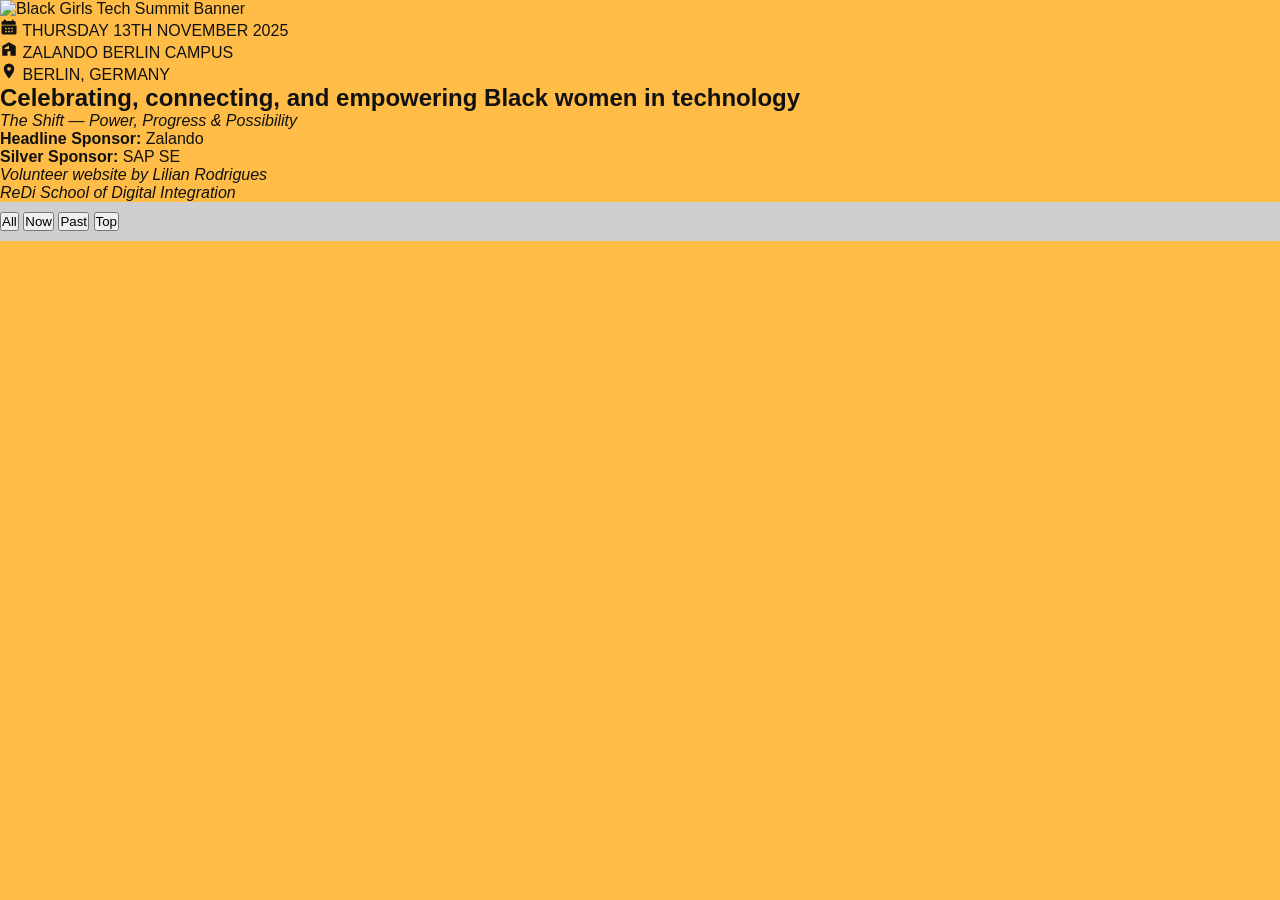
==== touring.html @ 21f2a2b6 "Add initial HTML structure for event schedule" ====
<!DOCTYPE html>
<html lang="en">
<head>
  <meta charset="utf-8" />
  <meta name="viewport" content="width=device-width, initial-scale=1" />
  <title>Black Girls Tech Summit 2025 — Live Schedule</title>
  <meta name="theme-color" content="#f4f4ec" />
  <link rel="stylesheet" href="style.css" />
  <link rel="preload" href="fonts/homevideo.ttf" as="font" type="font/ttf" crossorigin>
  <link rel="preload" href="fonts/homevideobold.ttf" as="font" type="font/ttf" crossorigin>
</head>
<body>
  <!-- Header -->
  <header class="header">
    <img src="images/header.png" alt="Black Girls Tech Summit Banner" class="header-img">
  </header>

  <!-- Hero Block -->
  <section class="hero">
    <div class="hero-block">
      <div class="hero-line">
        <svg viewBox="0 0 24 24" width="18" height="18" fill="currentColor" class="hero-icon">
          <path d="M7 2a1 1 0 0 1 1 1v1h8V3a1 1 0 1 1 2 0v1h1a2 2 0 0 1 2 2v3H2V6a2 2 0 0 1 2-2h1V3a1 1 0 1 1 2 0v1zM2 10h20v10a2 2 0 0 1-2 2H4a2 2 0 0 1-2-2V10zm5 3v2h2v-2H7zm0 4v2h2v-2H7zm4-4v2h2v-2h-2zm0 4v2h2v-2h-2zm4-4v2h2v-2h-2zm0 4v2h2v-2h-2z"/>
        </svg>
        <span>THURSDAY 13TH NOVEMBER 2025</span>
      </div>
      <div class="hero-line">
        <svg viewBox="0 0 24 24" width="18" height="18" fill="currentColor" class="hero-icon">
          <path d="M3 21V8l9-5 9 5v13h-7v-6H10v6H3zm9-13.74L6 10.5V12h6V7.26zM8 14h2v2H8v-2z"/>
        </svg>
        <span>ZALANDO BERLIN CAMPUS</span>
      </div>
      <div class="hero-line">
        <svg viewBox="0 0 24 24" width="18" height="18" fill="currentColor" class="hero-icon">
          <path d="M12 2a7 7 0 0 1 7 7c0 5.25-7 13-7 13S5 14.25 5 9a7 7 0 0 1 7-7zm0 9.5a2.5 2.5 0 1 0 0-5 2.5 2.5 0 0 0 0 5z"/>
        </svg>
        <span>BERLIN, GERMANY</span>
      </div>
      <h2 class="hero-subtitle">Celebrating, connecting, and empowering Black women in technology</h2>
      <div class="hero-meta">
        <i>The Shift — Power, Progress &amp; Possibility</i><br>
        <strong>Headline Sponsor:</strong> Zalando<br><strong>Silver Sponsor:</strong> SAP SE <br>
        <i>Volunteer website by Lilian Rodrigues </i><br>
          <i>ReDi School of Digital Integration </i>
      </div>
    </div>
  </section>

  <!-- Live Banner -->
  <div id="liveBanner" class="live-banner" aria-live="polite"></div>

  <!-- Schedule -->
  <main id="schedule" class="schedule"></main>

  <!-- Bottom Nav -->
  <nav class="bottom-nav">
    <button id="showAll" class="btn-main">All</button>
    <button id="showCurrent" class="btn-alt">Now</button>
    <button id="showPast" class="btn-alt">Past</button>
    <button id="scrollTop" class="btn-alt">Top</button>
  </nav>

  <script src="main.js"></script>
</body>
</html>
---- style.css ----
/* Design tokens */
:root {
  --yellow: #FFBD47;
  --cream: #f4f0e9;
  --gray: #CFCFCF;
  --text: #111;
  --white: #fff;
  --muted: #ddd;
}

/* Basic Reset */
* {
  margin: 0;
  padding: 0;
  box-sizing: border-box;
}

html, body {
  font-family: Arial, sans-serif;
  background-color: var(--yellow);
  color: var(--text);
  scroll-behavior: smooth;
}

/* Generic link behaviour */
a {
  transition: color 0.2s ease, background-color 0.2s ease, opacity 0.2s ease;
  text-underline-offset: 2px;
}
a:focus-visible {
  outline: 2px solid currentColor;
  outline-offset: 2px;
}

/* ---------- TOPBAR ---------- */
.topbar {
  position: sticky;
  top: 0;
  z-index: 1000;
  background: var(--yellow);
  height: 56px;
  display: flex;
  align-items: center;
  justify-content: center;
  padding-right: 50px; /* space for burger */
}

/* SOCIAL ICONS */
.social-icons {
  display: flex;
  justify-content: center;
  align-items: center;
  gap: 8px;
  margin: 0;
  padding: 0;
  flex-wrap: nowrap;
  position: relative;
  z-index: 1000; /* below burger but clickable */
}
.social-icons a {
  display: inline-flex;
  align-items: center;
  justify-content: center;
  width: 40px;
  height: 40px;
  font-size: 1.4rem;
  color: var(--text);
  text-decoration: none;
  border-radius: 50%;
}
.social-icons a:hover {
  color: var(--white);
  background: #00000015;
}
@media (max-width: 480px) {
  .social-icons {
    gap: 3px;
  }
  .social-icons a {
    width: 36px;
    height: 36px;
    font-size: 1.2rem;
  }
}

/* BURGER MENU */
.burger {
  display: none;
  position: absolute;
  right: 12px;
  top: 50%;
  transform: translateY(-50%);
  font-size: 2rem;
  padding: 10px;
  line-height: 1;
  cursor: pointer;
  z-index: 3000; /* above icons */
}
#menu-toggle {
  display: none;
}
@media (max-width: 768px) {
  .burger {
    display: block;
  }
}

/* NAVBAR — desktop default */
nav {
  background-color: var(--gray);
  padding: 10px 0;
  position: sticky;
  top: 0;
  z-index: 1000;
}

.navbar-nav {
  display: flex; /* visible on desktop */
  justify-content: center;
  list-style: none;
  gap: 15px;
}

nav .navbar-nav a,
#tour a {
  color: black;
  text-decoration: none;
  font-weight: bold;
}

nav .navbar-nav a:hover,
#tour a:hover {
  color: var(--muted);
  text-decoration: underline;
}

/* NAVBAR — mobile override */
@media (max-width: 768px) {
  .navbar-nav {
    display: none;
    flex-direction: column;
    align-items: flex-end;
    text-align: right;
    background: var(--yellow);
    position: absolute;
    top: 56px;
    right: 0;
    width: 33%;
    min-width: 220px;
    z-index: 1500;
    padding: 10px;
    border-left: 1px solid #00000010;
    border-bottom: 1px solid #00000010;
    list-style: none;
  }

  /* Menu open rule */
  #menu-toggle:checked + .topbar + nav .navbar-nav {
    display: flex;
  }

  nav .navbar-nav a {
    padding: 8px 10px;
    width: 100%;
  }
}

/* HERO */
#billboard {
  background-color: var(--cream);
  text-align: center;
  padding: 5em 0;
}
.hero-logo,
.hero-image {
  width: 100%;
  max-width: 975px;
  height: auto;
  margin-bottom: 10px;
}

/* SECTIONS */
.section {
  padding: 80px 20px;
}
.section h2 {
  font-size: 2rem;
  text-align: center;
  margin-bottom: 20px;
}
.section p {
  max-width: 975px;
  margin: 0 auto 30px;
  text-align: justify;
}

#bio {
  background-color: var(--yellow);
}

#music {
  background-color: var(--cream);
}

#ep {
  background-color: var(--cream);
}

#live {
  background-color: var(--yellow);
}

#tour {
  background-color: var(--cream);
}

/* ---------- MUSIC EMBED ---------- */
.music-embed {
  width: 100%;
  display: flex;
  justify-content: center;
}

.bandcamp-player iframe {
  display: block;
  width: min(700px, 100%);
  height: 350px; 
  border: 0;
}

.bc-wrap {
  max-width: 700px;
  margin: 0 auto;
}

.bc-frame {
  position: relative;
  width: 100%;
  height: 280px; 
}

.bc-frame iframe {
  position: absolute;
  inset: 0;
  width: 100%;
  height: 100%;
  border: 0;
}

/* Links inside MUSIC */
#music a {
  color: var(--yellow);
}
#music a:hover {
  color: var(--muted);
  text-decoration: underline;
}

#bio a,
#live a,
footer a {
  color: var(--white);
}
#bio a:hover,
#live a:hover,
footer a:hover {
  color: var(--muted);
  text-decoration: underline;
}

/* LIVE SECTION */
.live-section {
  background-color: var(--yellow);
  padding: 80px 20px;
}

.live-section h2 {
  font-size: 2rem;
  text-align: left;
  max-width: 975px;
  margin: 0 auto 20px;
  padding: 0 20px;
}

.live-wrapper {
  display: flex;
  flex-wrap: wrap;
  gap: 30px;

  max-width: 975px;
  margin: 0 auto;
  padding: 0 20px;

  justify-content: flex-start;
  align-items: flex-start;
}

.live-images.portrait-stack {
  flex: 1 1 40%;
  max-width: 350px;
  display: flex;
  flex-direction: column;
  gap: 20px;
}
.live-images img {
  width: 100%;
  max-height: 480px;
  object-fit: cover;
  box-shadow: 0 4px 12px rgba(0, 0, 0, 0.1);
}
.live-text {
  flex: 1 1 55%;
  max-width: 600px;
  display: flex;
  flex-direction: column;
  gap: 20px;
}
.live-text p {
  text-align: justify;
}
.video-container {
  width: 100%;
  aspect-ratio: 16/9;
  position: relative;
}
.video-container iframe {
  position: absolute;
  inset: 0;
  width: 100%;
  height: 100%;
  border: 0;
}

/* Desktop slider */
.live-gallery-slider {
  position: relative;
  overflow: hidden;

  max-width: 975px;
  margin: 40px auto;
  padding: 0 20px;

  aspect-ratio: 4/3;
}
.slide-track {
  display: flex;
  height: 100%;
  transition: transform 0.5s ease;
}
.slide {
  flex-shrink: 0;
  width: 100%;
  padding: 0;
  display: flex;
  justify-content: center;
  align-items: center;
}
.slide img {
  max-width: 100%;
  max-height: 100%;
  object-fit: contain;
  border-radius: 4px;
  box-shadow: 0 4px 8px rgba(0, 0, 0, 0.1);
  transition: transform 0.2s ease;
}
.slide img:hover {
  transform: scale(1.02);
}
.slider-btn {
  position: absolute;
  top: 50%;
  transform: translateY(-50%);
  font-size: 2rem;
  background: rgba(0, 0, 0, 0.4);
  color: var(--white);
  border: none;
  cursor: pointer;
  padding: 10px;
  z-index: 100;
}
.slider-btn.prev {
  left: 10px;
}
.slider-btn.next {
  right: 10px;
}

/* Mobile layout */
.mobile-pic-06 {
  display: none;
  text-align: center;
}
.mobile-pic-06 img {
  max-width: 350px;
  width: 100%;
  height: 100%;
  object-fit: cover;
  aspect-ratio: 3/4;
  border-radius: 4px;
  margin: 20px auto;
  display: inline-block;
  box-shadow: 0 4px 8px rgba(0, 0, 0, 0.08);
}
.mobile-gallery-after {
  display: none;
  max-width: 700px;
  margin: 30px auto;
  padding: 0 10px;
}
.mobile-gallery-after img {
  width: 100%;
  object-fit: cover;
  aspect-ratio: 4/3;
  margin-bottom: 15px;
  border-radius: 4px;
  box-shadow: 0 4px 8px rgba(0, 0, 0, 0.08);
}
@media (max-width: 768px) {
  .live-gallery-slider {
    display: none;
  }
  .mobile-pic-06 {
    display: block;
  }
  .mobile-gallery-after {
    display: block;
  }
}

/* BANDSINTOWN */
.bandsintown-wrapper {
  max-width: 975px;
  margin: 40px auto;
  text-align: center;
}
.bandsintown-wrapper iframe,
.bandsintown-wrapper .bit-widget-initializer {
  width: 100%;
}

/* EP RELEASE */
.ep-release {
  max-width: 975px;
  margin: 0 auto;
  padding: 0 20px;
}

.ep-meta {
  margin: 0 0 20px;
  text-align: left;
}

/* EP links */
#ep a {
  color: var(--yellow);
}
#ep a:hover {
  color: var(--muted);
  text-decoration: underline;
}

/* EP cover */
.ep-cover-top {
  display: block;
  width: 100%;
  max-width: 400px;
  height: auto;
  margin: 20px auto 30px;
  border-radius: 4px;
  box-shadow: 0 4px 8px rgba(0, 0, 0, 0.12);
}

/* FOOTER */
footer {
  text-align: center;
  font-weight: bold;
  padding: 10px;
  font-size: 0.85rem;
  background-color: var(--yellow);
  color: #000;
  border-top: 1px solid #ddd;
}

/* BACK TO TOP */
.back-to-top {
  position: fixed;
  bottom: 20px;
  right: 15px;
  font-size: 2rem;
  color: var(--white);
  background: #222;
  padding: 10px 12px;
  border-radius: 50%;
  text-align: center;
  display: none; /* hidden until scrolled */
  z-index: 5000;
}
.back-to-top:hover {
  opacity: 0.85;
}

/* MOTION PREFERENCES */
@media (prefers-reduced-motion: reduce) {
  * {
    animation: none !important;
    transition: none !important;
  }
}
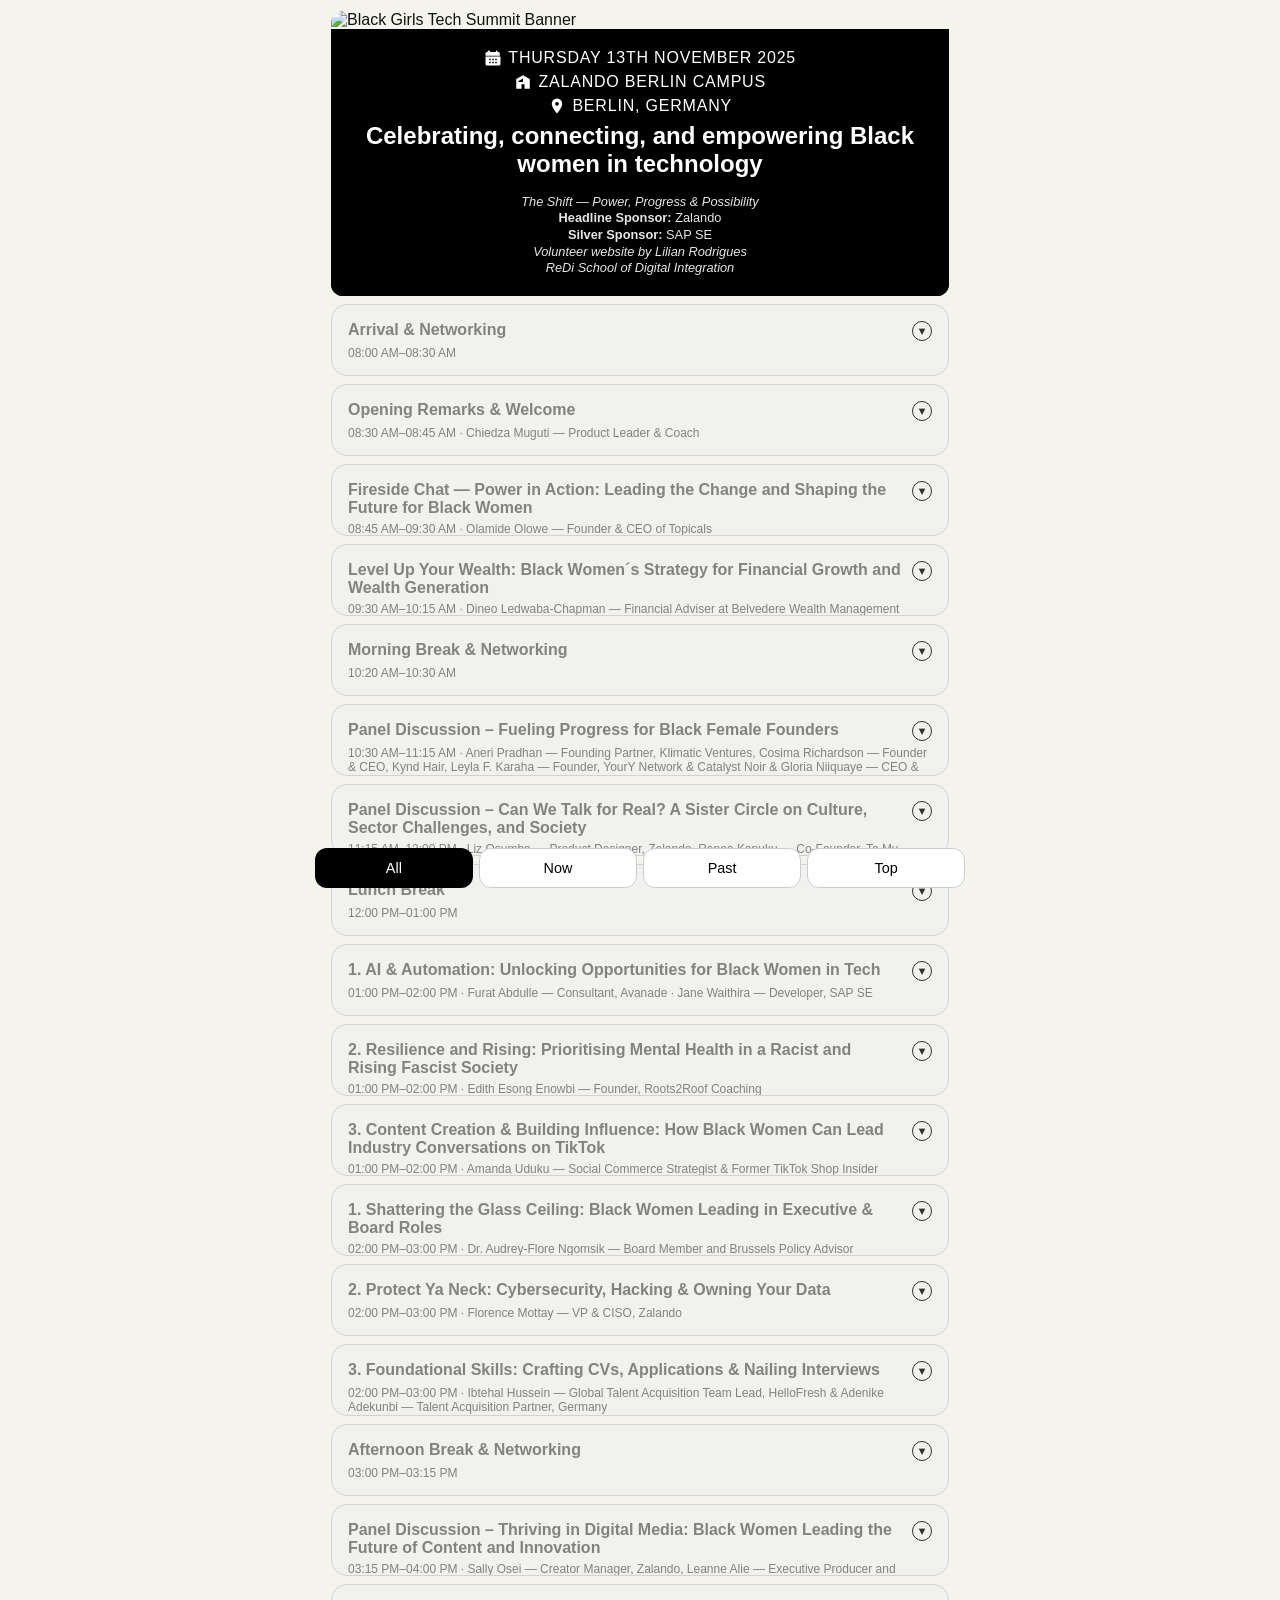
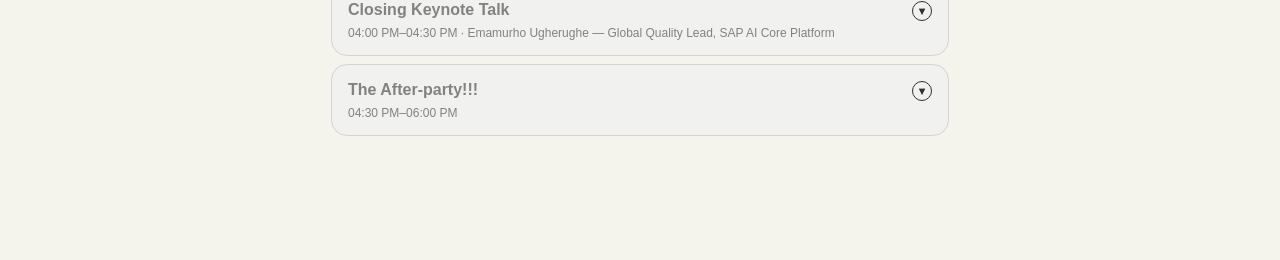
==== commit 7c541a4d: "Update touring.html" ====
--- a/touring.html
+++ b/touring.html
@@ -5,7 +5,7 @@
   <meta name="viewport" content="width=device-width, initial-scale=1" />
   <title>Black Girls Tech Summit 2025 — Live Schedule</title>
   <meta name="theme-color" content="#f4f4ec" />
-  <link rel="stylesheet" href="style.css" />
+  <link rel="stylesheet" href="touring.css" />
   <link rel="preload" href="fonts/homevideo.ttf" as="font" type="font/ttf" crossorigin>
   <link rel="preload" href="fonts/homevideobold.ttf" as="font" type="font/ttf" crossorigin>
 </head>
--- a/touring.css
+++ b/touring.css
@@ -0,0 +1,284 @@
+@font-face {
+  font-family: 'HomeVideo';
+  src: url('fonts/homevideo.ttf') format('truetype');
+  font-display: swap;
+}
+@font-face {
+  font-family: 'HomeVideoBold';
+  src: url('fonts/homevideobold.ttf') format('truetype');
+  font-weight: bold;
+  font-display: swap;
+}
+
+/* Base */
+* { box-sizing: border-box; margin: 0; padding: 0; }
+html, body { font-family: Arial, sans-serif; background: #f4f4ec; color: #111; }
+img { max-width: 100%; display: block; border-radius: 0.75rem; }
+body { padding-bottom: 88px; }
+
+/* Header */
+.header {
+  max-width: 650px;
+  margin: 0 auto;
+  padding: 3mm 1rem 0;
+}
+
+.header-img { 
+  width: 100%; 
+  height: auto; 
+  border-bottom: none;
+  margin-bottom: 0;
+  border-radius: 0.75rem 0.75rem 0 0;
+}
+
+/* Hero Block */
+.hero { 
+  max-width: 650px; 
+  margin: 0 auto; 
+  padding: 0 1rem; 
+  text-align: center; 
+}
+
+.hero-block {
+  position: relative;
+  background: #000;
+  color: #fff;
+  font-family: 'HomeVideo', Arial, sans-serif;
+  display: flex;
+  flex-direction: column;
+  align-items: center;
+  justify-content: center;
+  gap: 0.4rem;
+  padding: 1.2rem 1rem;
+  margin-top: 0;
+  border-radius: 0 0 0.75rem 0.75rem;
+  overflow: hidden;
+  isolation: isolate; 
+  z-index: 1;
+}
+
+.hero-block::before {
+  content: "";
+  position: absolute;
+  inset: 0;
+  background: #000;
+  z-index: -1 !important; 
+}
+
+.hero-line {
+  position: relative;
+  z-index: 1;
+  display: inline-flex;
+  align-items: center;
+  justify-content: center;
+  gap: 0.4rem;
+  font-size: 1rem;
+  letter-spacing: 0.05em;
+  color: #fff;
+  background: none !important;
+  border: none;
+  box-shadow: none;
+}
+
+.hero-line:last-child {
+  display: block !important;
+  width: 100%;
+  text-align: center;
+  font-family: 'HomeVideoBold', Arial, sans-serif;
+  font-size: 1.6rem;              
+  line-height: 1.25;
+  margin-top: 0.4rem;
+  color: #fff !important;
+  background: none !important;
+  border: none !important;
+  box-shadow: none !important;
+  -webkit-text-fill-color: #fff !important;
+  mix-blend-mode: normal !important;
+}
+
+.hero-line:last-child * {
+  background: transparent !important;
+  border: none !important;
+  box-shadow: none !important;
+  color: #fff !important;
+  -webkit-text-fill-color: #fff !important;
+}
+
+.hero-icon { color: #fff; }
+
+.hero-meta {
+  font-family: Arial, sans-serif;
+  font-size: 0.8rem;
+  line-height: 1.3;
+  color: #fff;
+  text-align: center;
+  margin-top: 0.6rem;
+  opacity: 0.9;
+}
+.hero-meta i { font-style: italic; }
+.hero-meta strong { font-weight: bold; }
+
+/* Live Banner */
+.live-banner { max-width: 650px; margin: 0.5rem auto 0; padding: 0 1rem; }
+.live-banner .box {
+  font-family: 'HomeVideo', Arial, sans-serif;
+  background: #000;
+  color: #fff;
+  text-align: left;
+  padding: 1rem;
+  font-size: 0.95rem;
+  border-radius: 1rem;
+  line-height: 1.4;
+}
+.live-banner .box span.upnext { color: #fff !important; }
+
+/* Schedule */
+.schedule {
+  max-width: 650px;
+  margin: 0.5rem auto 2.25rem;
+  padding: 0 1rem;
+  display: flex;
+  flex-direction: column;
+  gap: 0.5rem;
+}
+.session {
+  background: #fff;
+  border: 1px solid #ddd;
+  border-radius: 1rem;
+  padding: 1rem;
+  transition: background 0.2s ease, border-color 0.2s ease;
+  cursor: pointer;
+  position: relative;
+}
+.session:hover { background: #f9f9f9; }
+.session.current { border-color: #000; }
+.session h3 { font-family: 'HomeVideoBold', Arial, sans-serif; font-size: 1rem; margin: 0; }
+.session small { font-size: 0.75rem; color: #666; display: block; }
+.session .desc { margin-top: 0.5rem; font-size: 0.85rem; color: #333; text-align: justify; }
+
+/* LIVE tag */
+.live-tag {
+  background: #000;
+  color: #fff;
+  font-size: 0.65rem;
+  padding: 0.15rem 0.35rem;
+  border-radius: 0.5rem;
+  margin-left: 0.4rem;
+}
+
+/* Arrow toggle */
+.session-header {
+  display: flex;
+  justify-content: space-between;
+  align-items: flex-start; /* keep arrows top-aligned with text */
+  margin-bottom: 0.3rem;
+  gap: 0.5rem; /* keep spacing consistent */
+}
+
+.toggle-arrow {
+  flex-shrink: 0; /* prevent resizing */
+  background: none;
+  border: 1px solid #000;
+  border-radius: 50%;
+  width: 1.25rem;
+  height: 1.25rem;
+  font-size: 0.7rem;
+  cursor: pointer;
+  display: flex;
+  align-items: center;
+  justify-content: center;
+  transition: transform 0.2s ease, background 0.2s ease;
+  margin-left: 0.15rem; /* small horizontal offset */
+}
+
+.toggle-arrow:hover {
+  background: #000;
+  color: #fff;
+}
+.session.expanded .toggle-arrow {
+  transform: rotate(180deg);
+}
+
+/* Collapsible body */
+.session-body { display: none; margin-top: 0.5rem; }
+.session.expanded .session-body { display: block; }
+
+/* Past sessions */
+.session.past {
+  background: #f1f1f1;
+  color: #777;
+  opacity: 0.8;
+  border-color: #ccc;
+  overflow: hidden;
+  max-height: 4.5rem;
+  transition: all 0.4s ease;
+  cursor: pointer;
+}
+.session.past:hover { background: #eaeaea; }
+.session.past h3, .session.past small { color: #666; }
+.session.past:not(.expanded) .desc,
+.session.past:not(.expanded) .speaker-pic { display: none; }
+.session.past.expanded {
+  max-height: 1000px;
+  background: #f1f1f1;
+  color: #666;
+  opacity: 0.9;
+}
+.session.past.expanded .desc { display: block; color: #555; }
+.session.past.expanded .speaker-pic { display: block; filter: grayscale(100%) brightness(0.9); opacity: 0.85; }
+
+/* Speaker Image */
+.speaker-pic {
+  width: 100%;
+  max-width: 300px;
+  aspect-ratio: 3 / 4;
+  object-fit: cover;
+  border-radius: 0.75rem;
+  margin: 0.75rem auto;
+  display: block;
+  border: 1px solid #ccc;
+}
+#arrival .speaker-pic,
+#lunch .speaker-pic,
+#break1 .speaker-pic,
+#break2 .speaker-pic,
+#afterparty .speaker-pic {
+  aspect-ratio: 16 / 9;
+  width: 90%;
+  max-width: none;
+  margin: 0.75rem auto;
+  border-radius: 0.75rem;
+}
+@media (max-width: 480px) {
+  #lunch .speaker-pic,
+  #break1 .speaker-pic,
+  #break2 .speaker-pic,
+  #afterparty .speaker-pic { width: 95%; }
+}
+
+/* Bottom Nav */
+.bottom-nav {
+  position: fixed;
+  left: 50%;
+  bottom: 0.75rem;
+  transform: translateX(-50%);
+  width: min(650px, calc(100% - 2rem));
+  display: grid;
+  grid-template-columns: repeat(4, 1fr);
+  gap: 0.4rem;
+  z-index: 50;
+}
+.bottom-nav button {
+  padding: 0.7rem 0.6rem;
+  border-radius: 0.75rem;
+  font-size: 0.9rem;
+  cursor: pointer;
+}
+.btn-main { background: #000; color: #fff; border: none; }
+.btn-alt { border: 1px solid #ccc; background: #fff; color: #000; }
+
+/* Responsive */
+@media (max-width: 600px) {
+  .hero-line { font-size: 0.85rem; flex-wrap: wrap; }
+  .hero-line:last-child { font-size: 1.25rem; }
+}
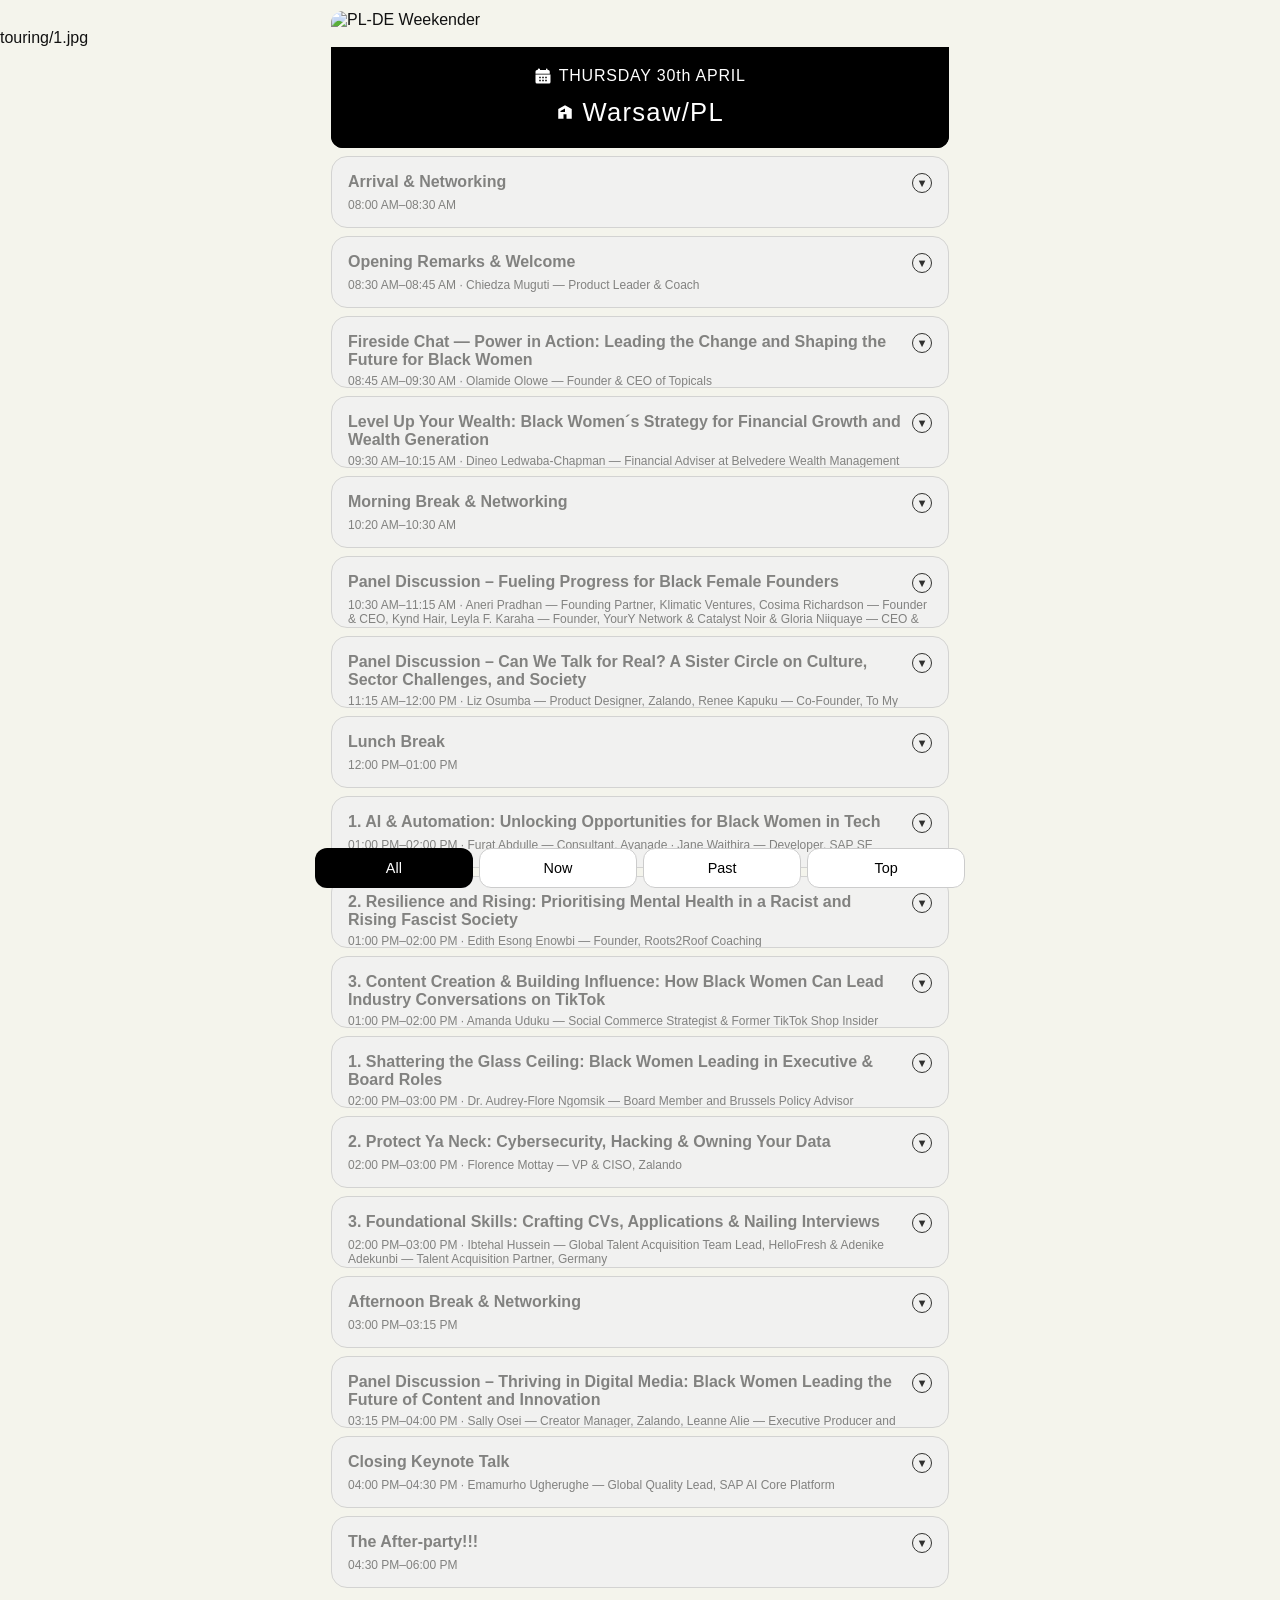
==== commit d17d1024: "Update title and event details in touring.html" ====
--- a/touring.html
+++ b/touring.html
@@ -3,7 +3,7 @@
 <head>
   <meta charset="utf-8" />
   <meta name="viewport" content="width=device-width, initial-scale=1" />
-  <title>Black Girls Tech Summit 2025 — Live Schedule</title>
+  <title>NOTHING WORKS 2026 Touring - Live Schedule</title>
   <meta name="theme-color" content="#f4f4ec" />
   <link rel="stylesheet" href="touring.css" />
   <link rel="preload" href="fonts/homevideo.ttf" as="font" type="font/ttf" crossorigin>
@@ -12,36 +12,21 @@
 <body>
   <!-- Header -->
   <header class="header">
-    <img src="images/header.png" alt="Black Girls Tech Summit Banner" class="header-img">
-  </header>
-
-  <!-- Hero Block -->
+    <img src="images/header.png" alt="PL-DE Weekender" class="header-img">
+  </header>touring/1.jpg
   <section class="hero">
     <div class="hero-block">
       <div class="hero-line">
         <svg viewBox="0 0 24 24" width="18" height="18" fill="currentColor" class="hero-icon">
           <path d="M7 2a1 1 0 0 1 1 1v1h8V3a1 1 0 1 1 2 0v1h1a2 2 0 0 1 2 2v3H2V6a2 2 0 0 1 2-2h1V3a1 1 0 1 1 2 0v1zM2 10h20v10a2 2 0 0 1-2 2H4a2 2 0 0 1-2-2V10zm5 3v2h2v-2H7zm0 4v2h2v-2H7zm4-4v2h2v-2h-2zm0 4v2h2v-2h-2zm4-4v2h2v-2h-2zm0 4v2h2v-2h-2z"/>
         </svg>
-        <span>THURSDAY 13TH NOVEMBER 2025</span>
+        <span>THURSDAY 30th APRIL</span>
       </div>
       <div class="hero-line">
         <svg viewBox="0 0 24 24" width="18" height="18" fill="currentColor" class="hero-icon">
           <path d="M3 21V8l9-5 9 5v13h-7v-6H10v6H3zm9-13.74L6 10.5V12h6V7.26zM8 14h2v2H8v-2z"/>
         </svg>
-        <span>ZALANDO BERLIN CAMPUS</span>
-      </div>
-      <div class="hero-line">
-        <svg viewBox="0 0 24 24" width="18" height="18" fill="currentColor" class="hero-icon">
-          <path d="M12 2a7 7 0 0 1 7 7c0 5.25-7 13-7 13S5 14.25 5 9a7 7 0 0 1 7-7zm0 9.5a2.5 2.5 0 1 0 0-5 2.5 2.5 0 0 0 0 5z"/>
-        </svg>
-        <span>BERLIN, GERMANY</span>
-      </div>
-      <h2 class="hero-subtitle">Celebrating, connecting, and empowering Black women in technology</h2>
-      <div class="hero-meta">
-        <i>The Shift — Power, Progress &amp; Possibility</i><br>
-        <strong>Headline Sponsor:</strong> Zalando<br><strong>Silver Sponsor:</strong> SAP SE <br>
-        <i>Volunteer website by Lilian Rodrigues </i><br>
-          <i>ReDi School of Digital Integration </i>
+        <span>Warsaw/PL</span>
       </div>
     </div>
   </section>
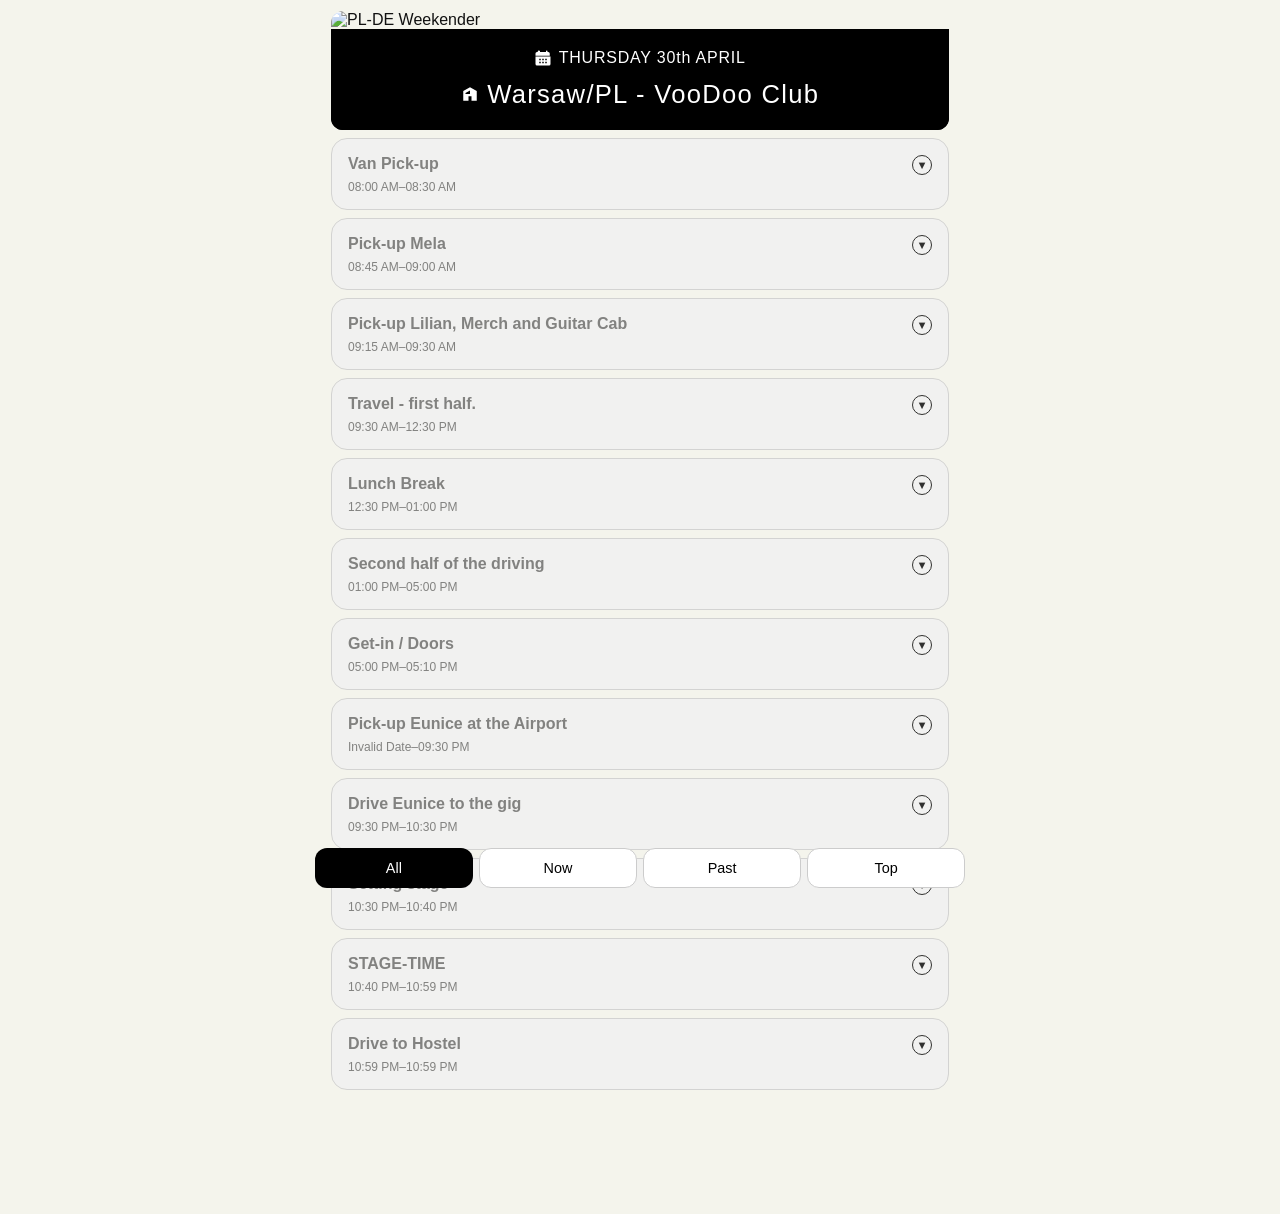
==== commit 4728e808: "Update touring.html" ====
--- a/touring.html
+++ b/touring.html
@@ -12,8 +12,8 @@
 <body>
   <!-- Header -->
   <header class="header">
-    <img src="images/header.png" alt="PL-DE Weekender" class="header-img">
-  </header>touring/1.jpg
+    <img src="image/touring/1.jpg" alt="PL-DE Weekender" class="header-img">
+  </header>
   <section class="hero">
     <div class="hero-block">
       <div class="hero-line">
@@ -26,7 +26,7 @@
         <svg viewBox="0 0 24 24" width="18" height="18" fill="currentColor" class="hero-icon">
           <path d="M3 21V8l9-5 9 5v13h-7v-6H10v6H3zm9-13.74L6 10.5V12h6V7.26zM8 14h2v2H8v-2z"/>
         </svg>
-        <span>Warsaw/PL</span>
+        <span>Warsaw/PL - VooDoo Club</span>
       </div>
     </div>
   </section>
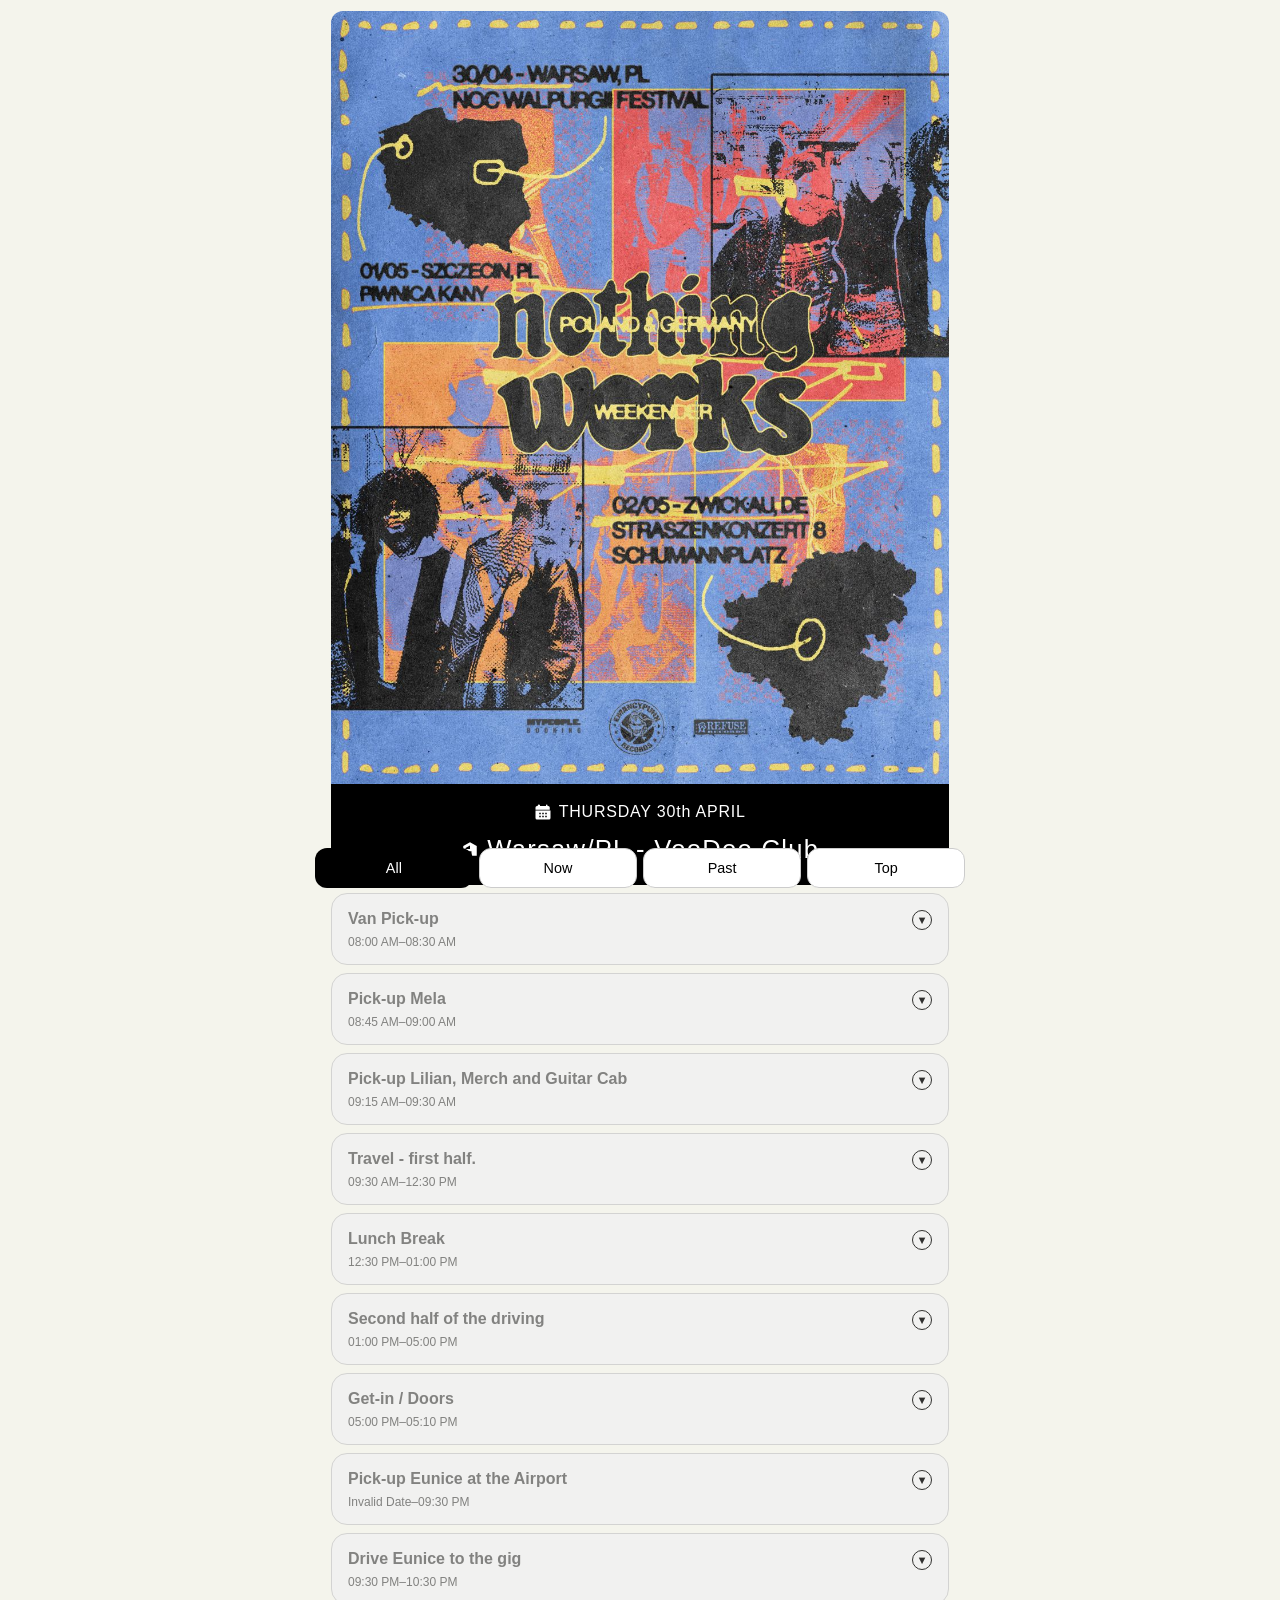
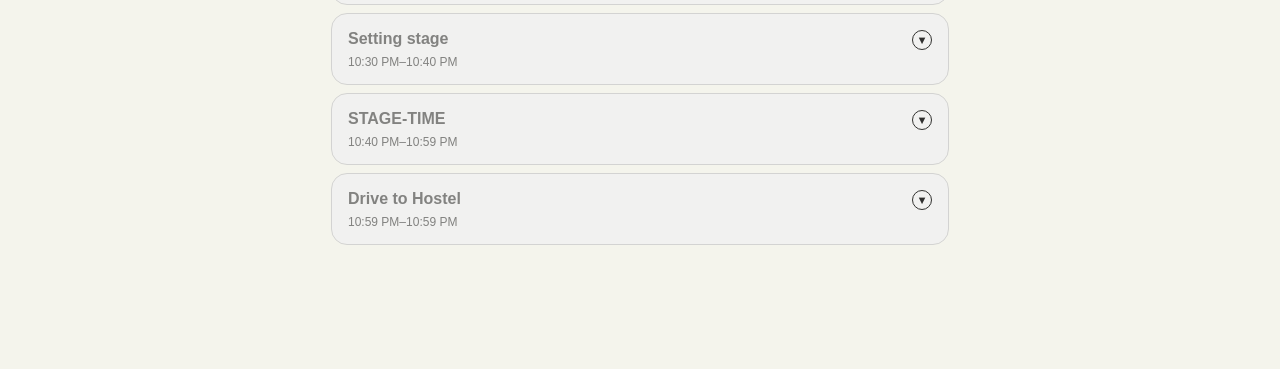
==== commit 4a66d275: "Update touring.html" ====
--- a/touring.html
+++ b/touring.html
@@ -12,7 +12,7 @@
 <body>
   <!-- Header -->
   <header class="header">
-    <img src="image/touring/1.jpg" alt="PL-DE Weekender" class="header-img">
+    <img src="images/touring/1.jpg" alt="PL-DE Weekender" class="header-img">
   </header>
   <section class="hero">
     <div class="hero-block">
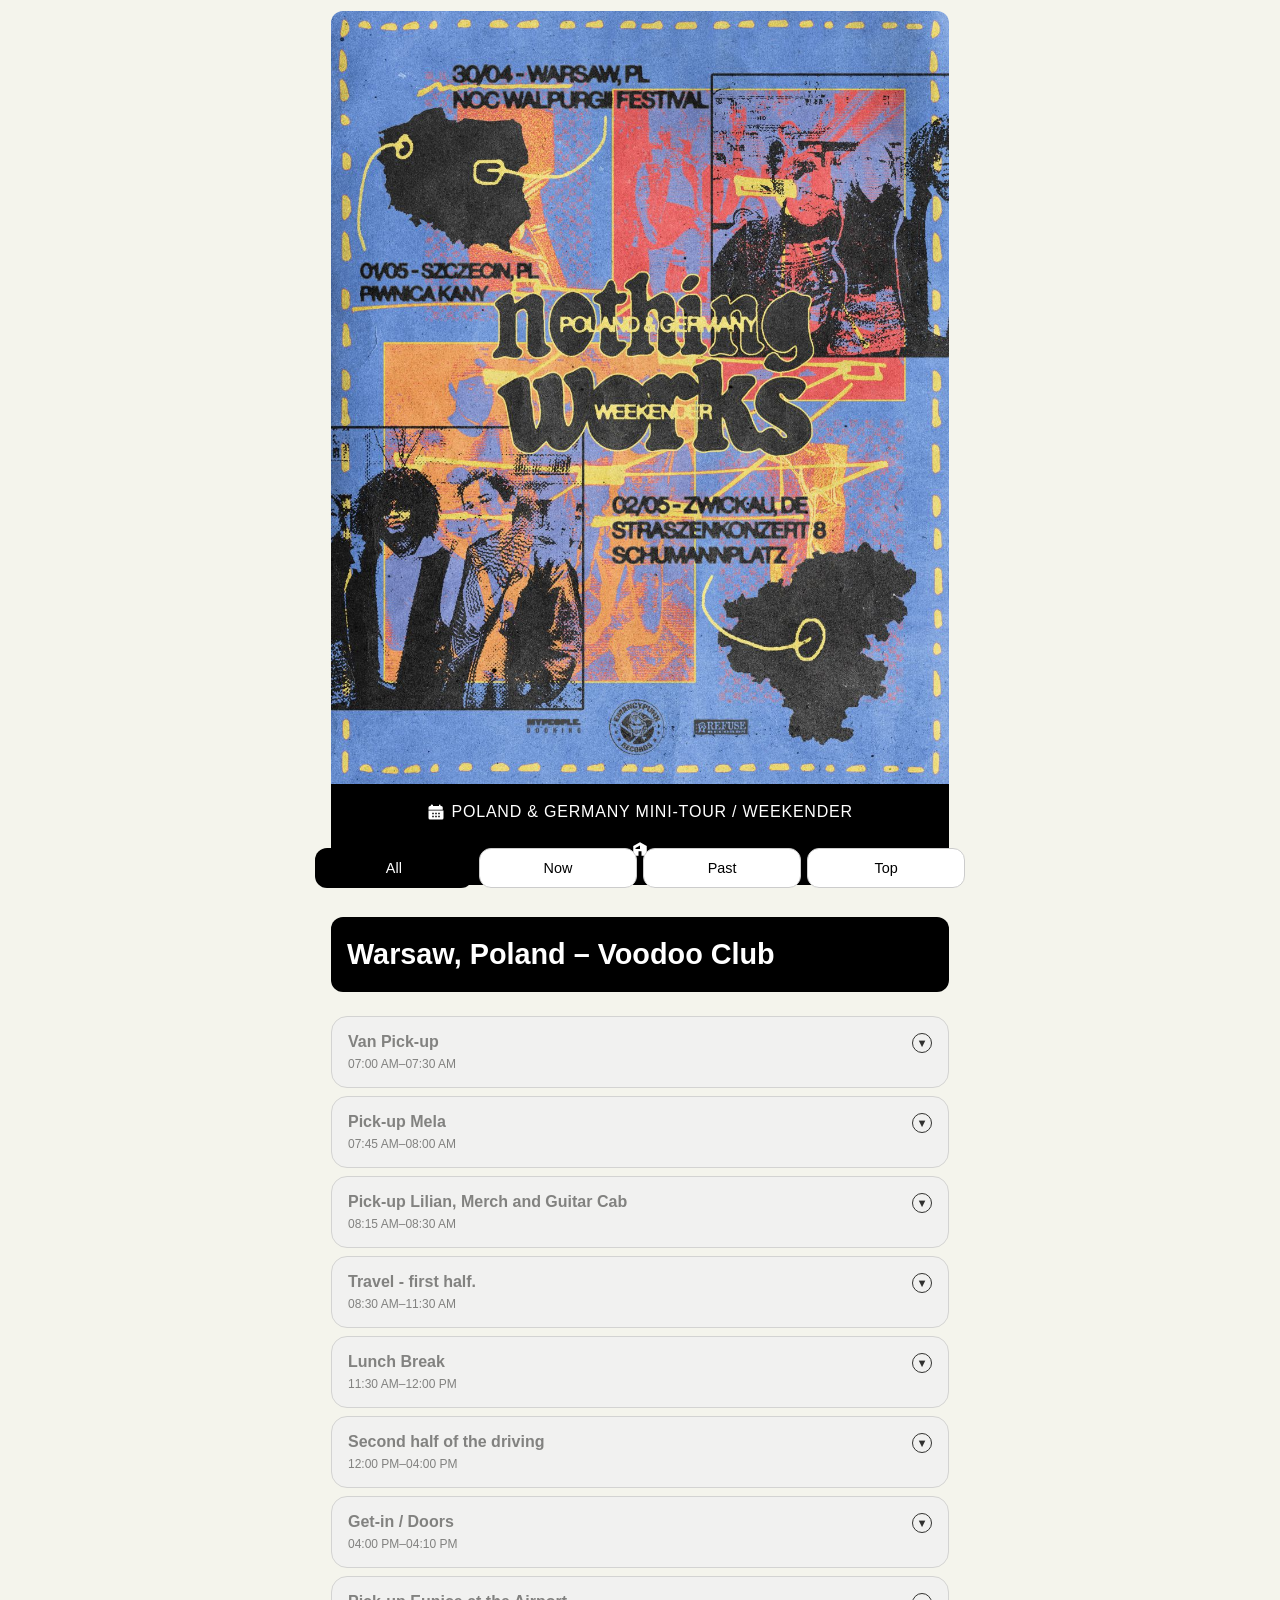
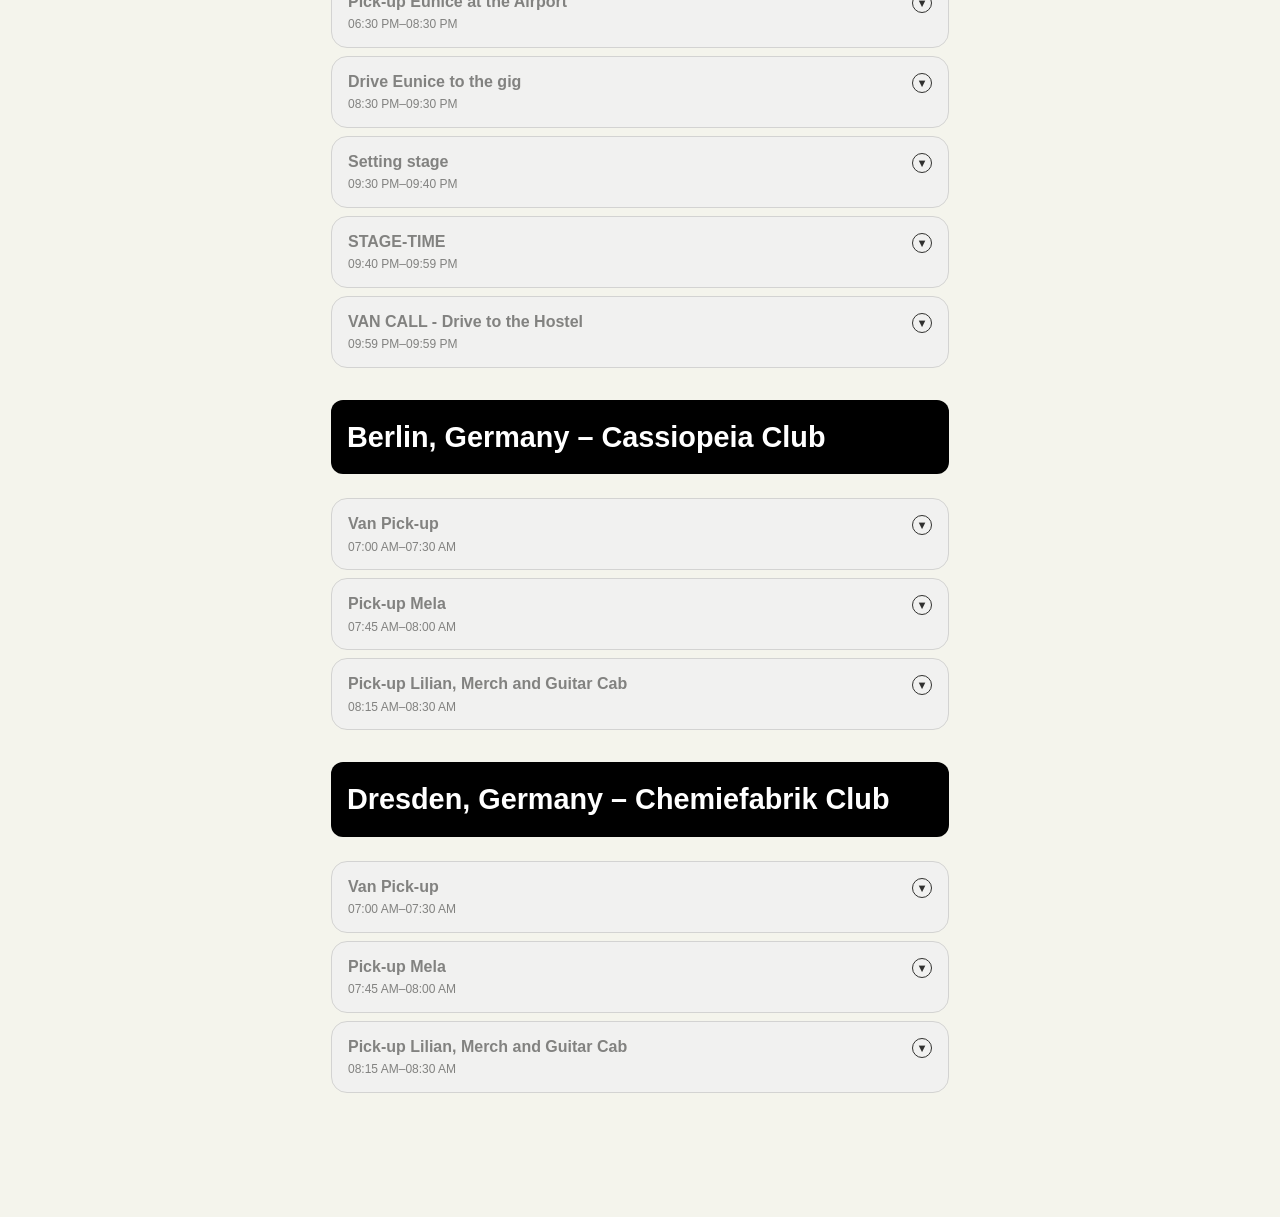
==== commit 8d73cedc: "Update touring.html" ====
--- a/touring.html
+++ b/touring.html
@@ -20,13 +20,12 @@
         <svg viewBox="0 0 24 24" width="18" height="18" fill="currentColor" class="hero-icon">
           <path d="M7 2a1 1 0 0 1 1 1v1h8V3a1 1 0 1 1 2 0v1h1a2 2 0 0 1 2 2v3H2V6a2 2 0 0 1 2-2h1V3a1 1 0 1 1 2 0v1zM2 10h20v10a2 2 0 0 1-2 2H4a2 2 0 0 1-2-2V10zm5 3v2h2v-2H7zm0 4v2h2v-2H7zm4-4v2h2v-2h-2zm0 4v2h2v-2h-2zm4-4v2h2v-2h-2zm0 4v2h2v-2h-2z"/>
         </svg>
-        <span>THURSDAY 30th APRIL</span>
+        <span>POLAND & GERMANY MINI-TOUR / WEEKENDER</span>
       </div>
       <div class="hero-line">
         <svg viewBox="0 0 24 24" width="18" height="18" fill="currentColor" class="hero-icon">
           <path d="M3 21V8l9-5 9 5v13h-7v-6H10v6H3zm9-13.74L6 10.5V12h6V7.26zM8 14h2v2H8v-2z"/>
         </svg>
-        <span>Warsaw/PL - VooDoo Club</span>
       </div>
     </div>
   </section>
--- a/touring.css
+++ b/touring.css
@@ -132,6 +132,20 @@
 }
 .live-banner .box span.upnext { color: #fff !important; }
 
+.day-banner {
+  background: #000;
+  color: #fff;
+  border-radius: 12px;
+  padding: 1.25rem 1rem;
+  margin: 1.5rem 0 1rem;
+}
+
+.day-banner-inner h2 {
+  margin: 0;
+  font-size: 1.8rem;
+  line-height: 1.2;
+}
+
 /* Schedule */
 .schedule {
   max-width: 650px;
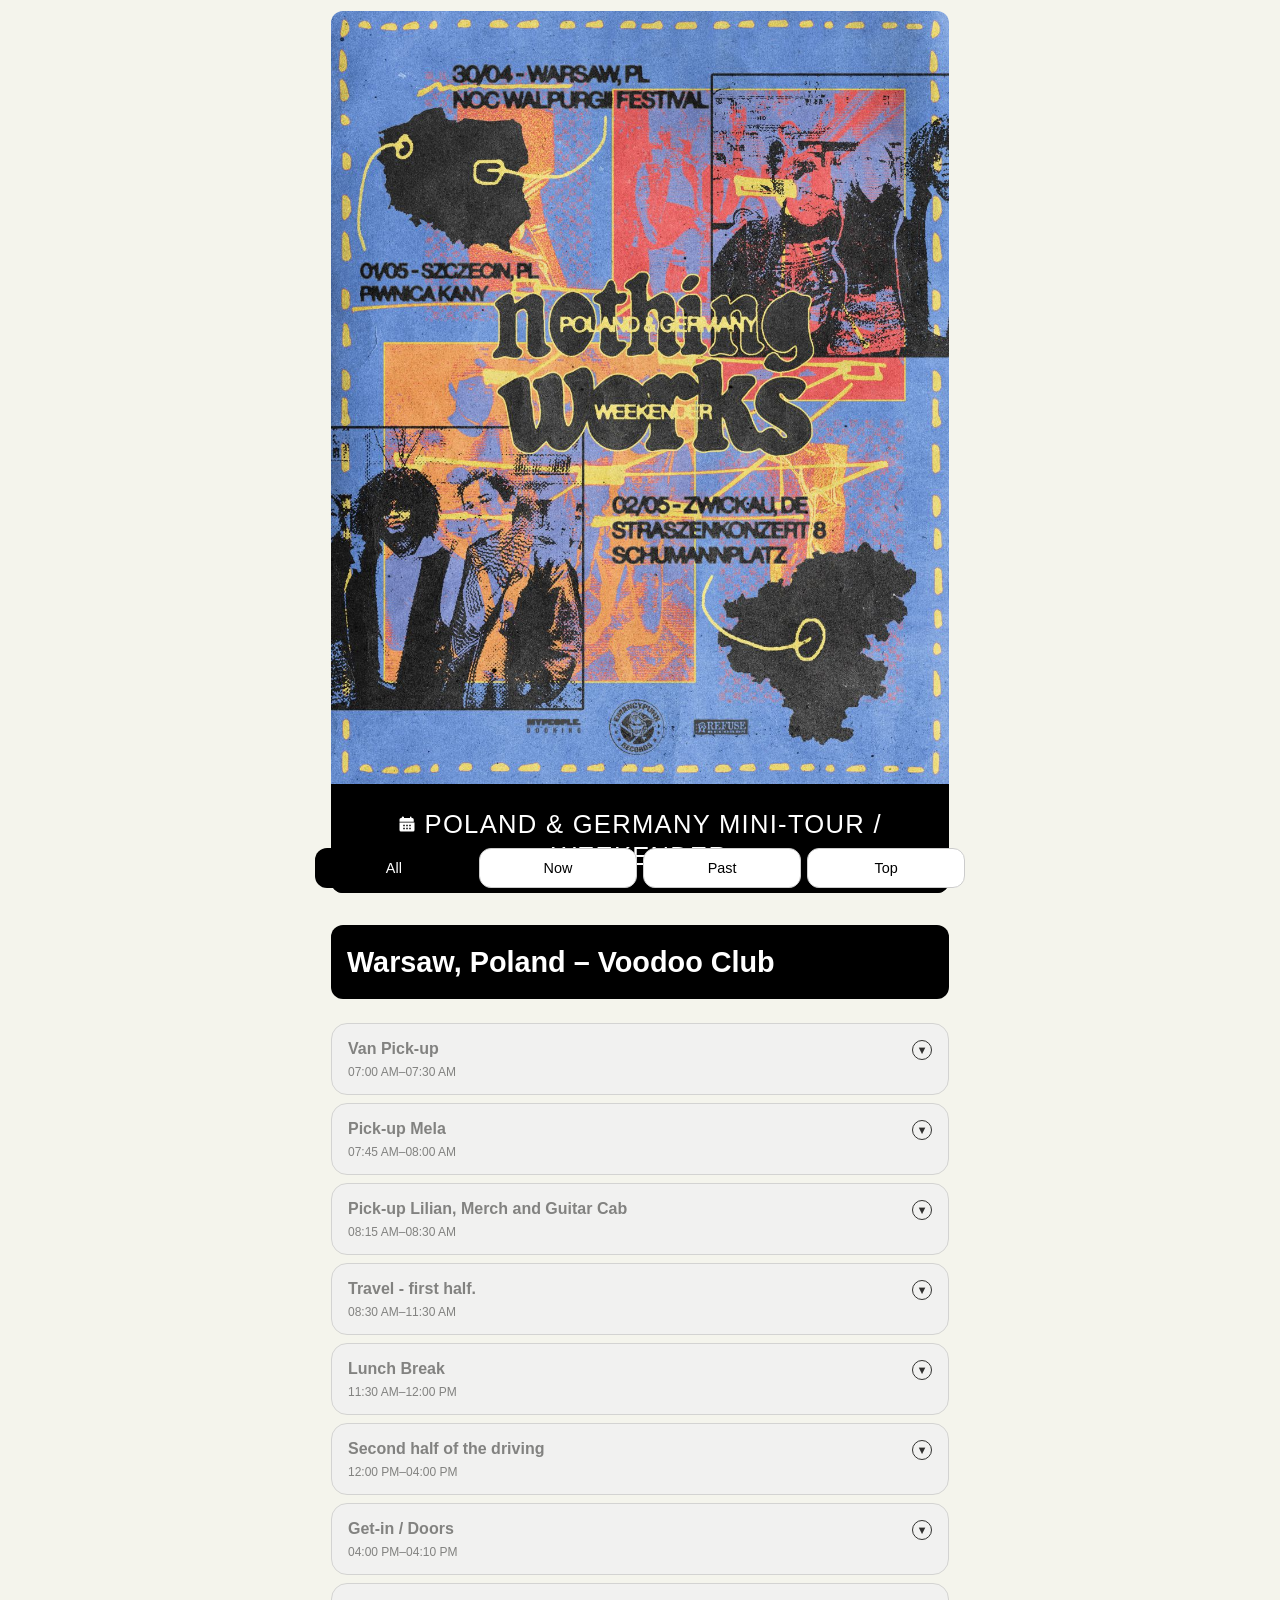
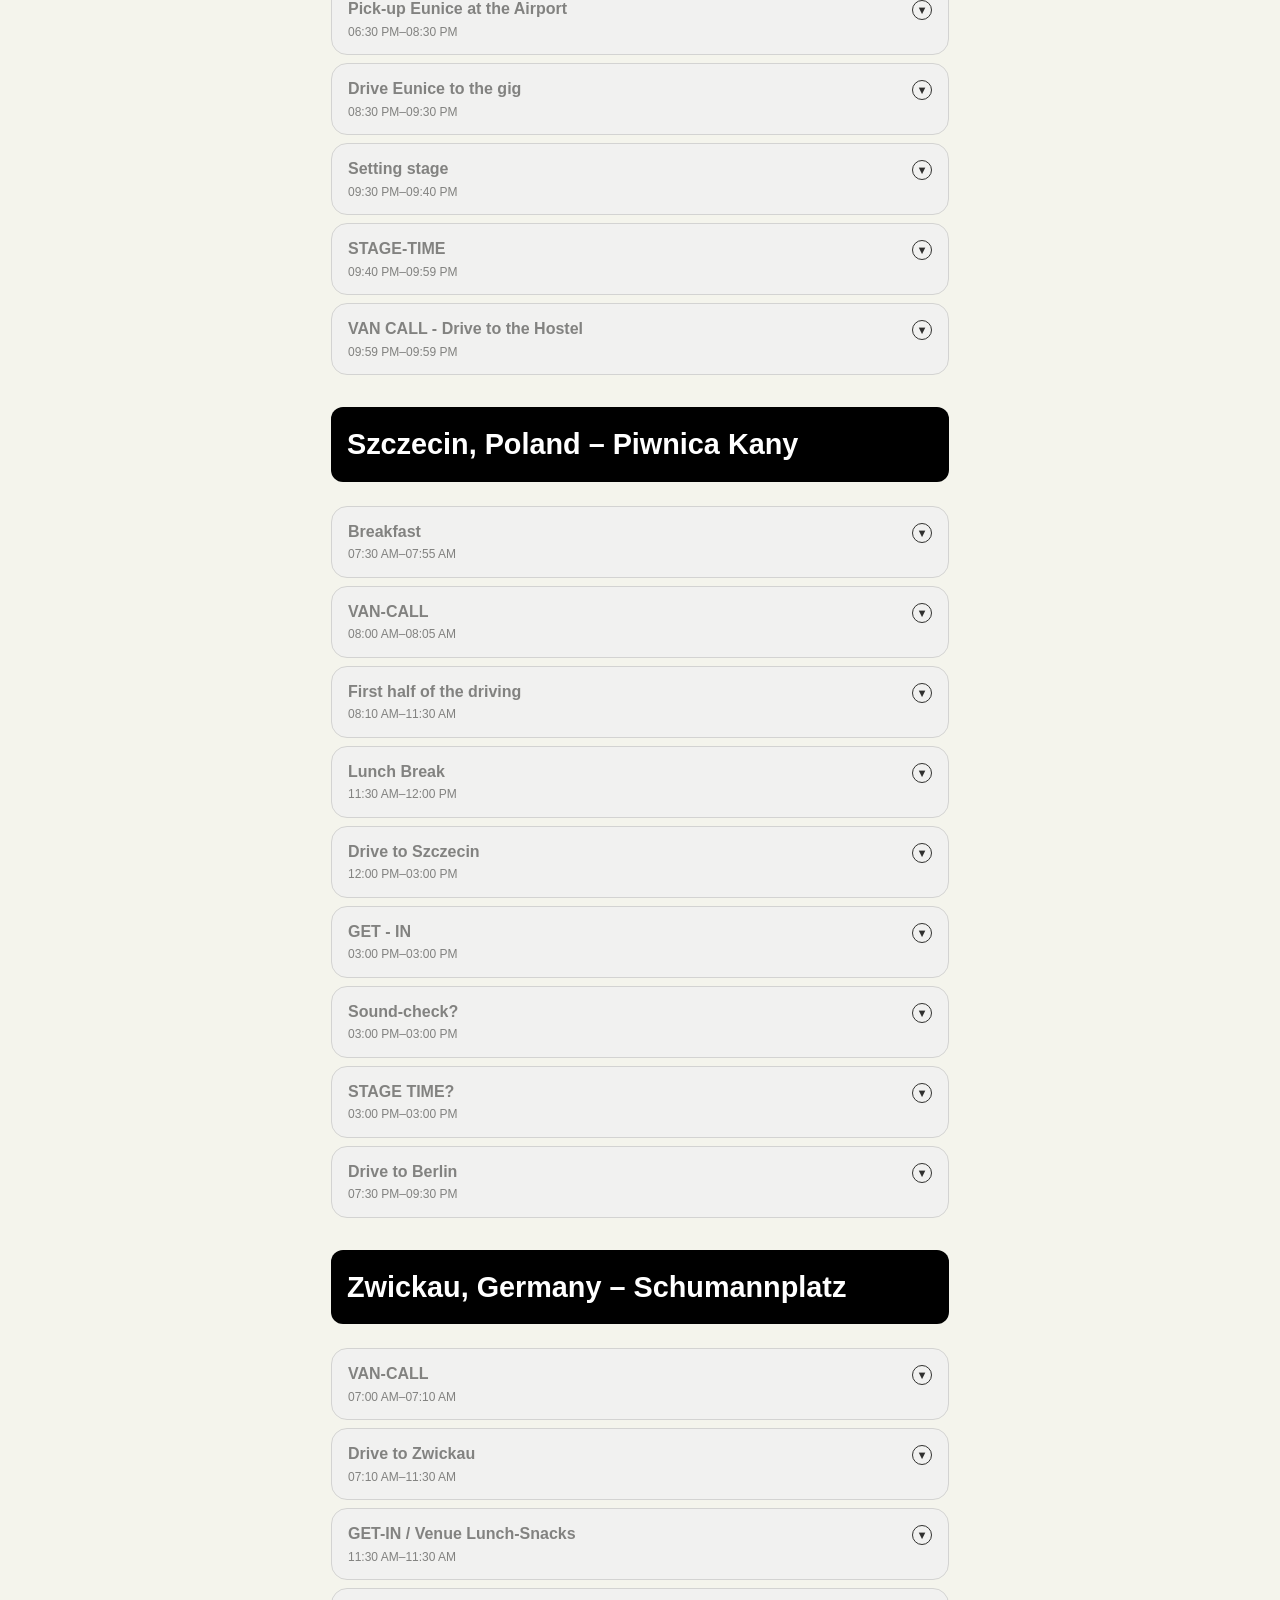
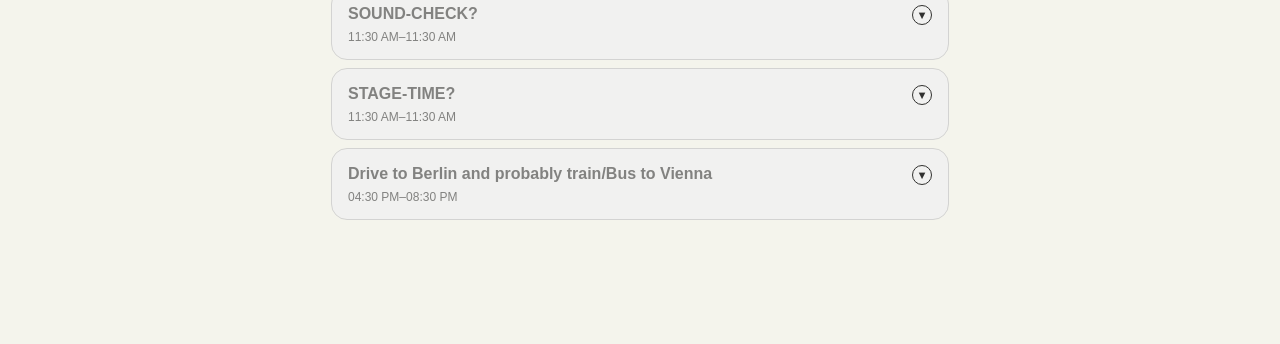
==== commit e8f7d6d6: "Remove hero line section from touring.html Removed hero line SVG and associated div from the HTML." ====
--- a/touring.html
+++ b/touring.html
@@ -22,11 +22,6 @@
         </svg>
         <span>POLAND & GERMANY MINI-TOUR / WEEKENDER</span>
       </div>
-      <div class="hero-line">
-        <svg viewBox="0 0 24 24" width="18" height="18" fill="currentColor" class="hero-icon">
-          <path d="M3 21V8l9-5 9 5v13h-7v-6H10v6H3zm9-13.74L6 10.5V12h6V7.26zM8 14h2v2H8v-2z"/>
-        </svg>
-      </div>
     </div>
   </section>
 
